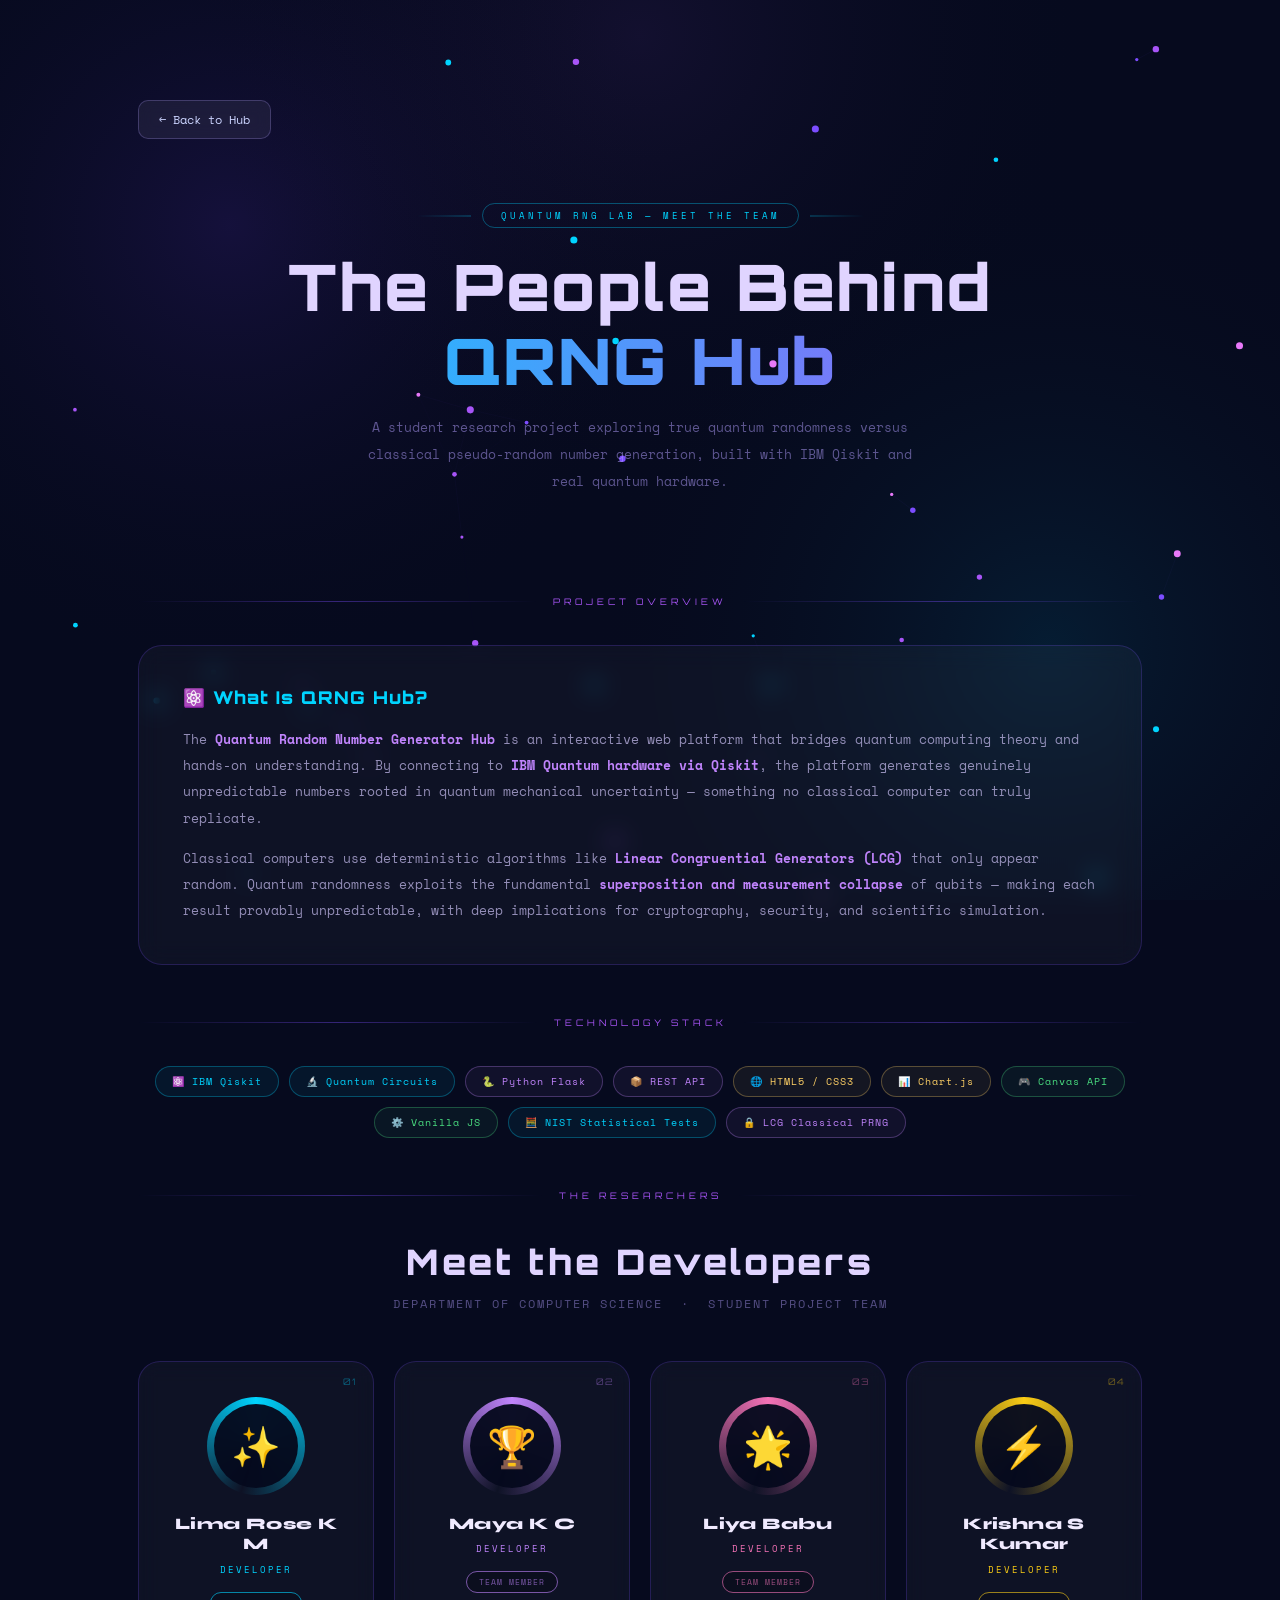
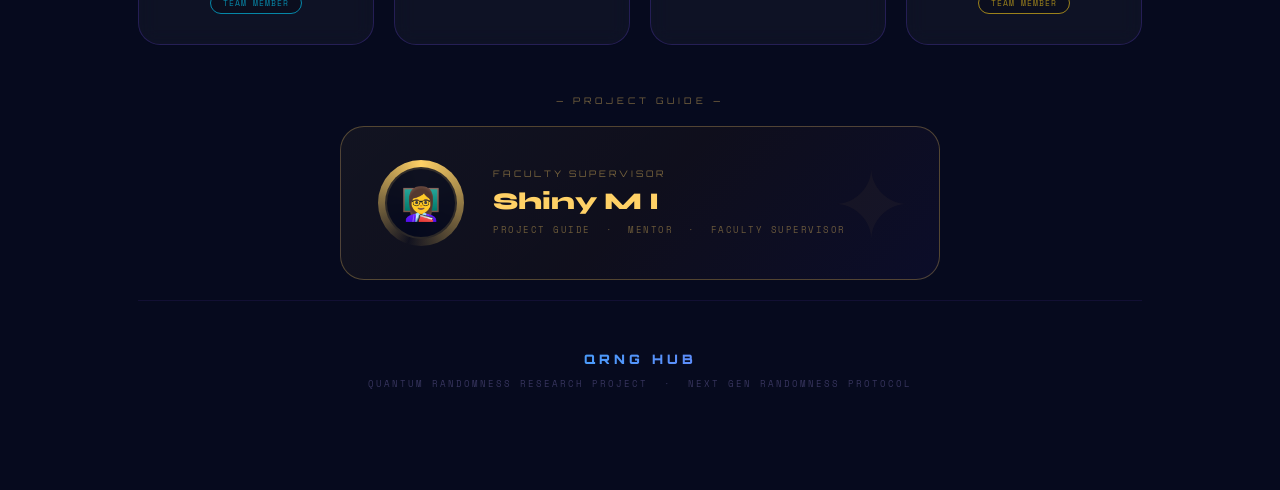
==== about.html @ 92b54c70 "aftergame" ====
AI Overview
HTML, CSS, and JavaScript files detail the structure and functionality for a Quantum RNG Hub interface with RNG Lab and Lottery Gen demos.

Gemini
Ask about your files
Summarize this folder
Analyze each file in this folder
What can Gemini do with folders in Google Drive
Gemini in Workspace can make mistakes. Learn more
<!DOCTYPE html>
<html lang="en">
<head>
    <meta charset="UTF-8">
    <meta name="viewport" content="width=device-width, initial-scale=1.0">
    <title>About — Quantum RNG Lab</title>
    <link rel="preconnect" href="https://fonts.googleapis.com">
    <link href="https://fonts.googleapis.com/css2?family=Orbitron:wght@400;700;900&family=Space+Mono:wght@400;700&family=Syne:wght@400;700;800&display=swap" rel="stylesheet">
    <style>
        *, *::before, *::after { margin: 0; padding: 0; box-sizing: border-box; }

        :root {
            --q: #00d4ff;
            --p: #a855f7;
            --gold: #ffd166;
            --card-bg: rgba(255,255,255,0.035);
            --border: rgba(124,77,255,0.22);
        }

        html { scroll-behavior: smooth; }

        body {
            background: #060a1e;
            color: #e0d4ff;
            font-family: 'Space Mono', monospace;
            min-height: 100vh;
            overflow-x: hidden;
        }

        #bg { position: fixed; inset: 0; z-index: 0; pointer-events: none; }

        .wrap {
            position: relative;
            z-index: 1;
            max-width: 1060px;
            margin: 0 auto;
            padding: 0 28px 100px;
        }

        /* ── BACK BTN ── */
        .back-btn {
            display: inline-flex;
            align-items: center;
            gap: 8px;
            margin: 28px 0 0;
            padding: 9px 20px;
            font-family: 'Space Mono', monospace;
            font-size: 0.78rem;
            color: #ccd4ff;
            background: rgba(255,255,255,0.06);
            border: 1px solid rgba(180,160,255,0.25);
            border-radius: 10px;
            text-decoration: none;
            backdrop-filter: blur(8px);
            transition: all 0.2s;
        }
        .back-btn:hover { background: rgba(255,255,255,0.12); color: #fff; }

        /* ── HERO ── */
        .hero {
            text-align: center;
            padding: 64px 0 48px;
        }
        .hero-eyebrow {
            display: inline-block;
            padding: 5px 18px;
            border: 1px solid rgba(0,212,255,0.35);
            border-radius: 30px;
            font-size: 9px;
            color: var(--q);
            letter-spacing: 3px;
            margin-bottom: 22px;
            position: relative;
        }
        .hero-eyebrow::before, .hero-eyebrow::after {
            content: '';
            position: absolute;
            top: 50%; width: 55px; height: 1px;
            transform: translateY(-50%);
        }
        .hero-eyebrow::before { right: calc(100% + 12px); background: linear-gradient(90deg, transparent, rgba(0,212,255,0.4)); }
        .hero-eyebrow::after  { left: calc(100% + 12px);  background: linear-gradient(270deg, transparent, rgba(0,212,255,0.4)); }

        .hero-title {
            font-family: 'Orbitron', sans-serif;
            font-size: clamp(2.2rem, 5.5vw, 4rem);
            font-weight: 900;
            line-height: 1.15;
            letter-spacing: 2px;
            margin-bottom: 18px;
        }
        .hero-title .line1 { color: #e0d4ff; display: block; }
        .hero-title .line2 {
            display: block;
            background: linear-gradient(90deg, var(--q), var(--p), var(--q));
            background-size: 200% auto;
            -webkit-background-clip: text;
            -webkit-text-fill-color: transparent;
            background-clip: text;
            animation: shimmer 4s linear infinite;
        }
        @keyframes shimmer { 0%{background-position:0%} 100%{background-position:200%} }

        .hero-sub {
            font-size: 0.8rem;
            color: rgba(180,160,255,0.5);
            max-width: 560px;
            margin: 0 auto;
            line-height: 2.1;
        }

        /* ── DIVIDER ── */
        .divider {
            display: flex;
            align-items: center;
            gap: 16px;
            margin: 52px 0 38px;
        }
        .divider-line { flex: 1; height: 1px; background: linear-gradient(90deg, transparent, rgba(124,77,255,0.4), transparent); }
        .divider-label {
            font-family: 'Orbitron', sans-serif;
            font-size: 9px;
            color: var(--p);
            letter-spacing: 4px;
            white-space: nowrap;
        }

        /* ── OVERVIEW CARD ── */
        .overview-card {
            background: var(--card-bg);
            border: 1px solid var(--border);
            border-radius: 24px;
            padding: 40px 44px;
            position: relative;
            overflow: hidden;
            backdrop-filter: blur(12px);
            margin-bottom: 24px;
        }
        .overview-card::before {
            content: '';
            position: absolute;
            top: -1px; left: 10%; right: 10%;
            height: 1px;
            background: linear-gradient(90deg, transparent, var(--q), var(--p), transparent);
        }
        .overview-card h2 {
            font-family: 'Orbitron', sans-serif;
            font-size: 1.1rem;
            font-weight: 900;
            color: var(--q);
            margin-bottom: 18px;
            letter-spacing: 1px;
        }
        .overview-card p {
            font-size: 0.82rem;
            line-height: 2;
            color: rgba(200,190,240,0.72);
            margin-bottom: 14px;
        }
        .overview-card p:last-child { margin-bottom: 0; }
        .overview-card strong { color: #c084fc; }

        /* ── TECH PILLS ── */
        .tech-row {
            display: flex;
            flex-wrap: wrap;
            gap: 10px;
            justify-content: center;
            margin-bottom: 24px;
        }
        .tech-pill {
            padding: 7px 16px;
            border-radius: 30px;
            font-size: 10px;
            letter-spacing: 1px;
            font-family: 'Space Mono', monospace;
            border: 1px solid;
            transition: transform 0.2s;
            cursor: default;
        }
        .tech-pill:hover { transform: scale(1.06); }
        .tech-pill.blue   { color: var(--q);   border-color: rgba(0,212,255,0.3);   background: rgba(0,212,255,0.06); }
        .tech-pill.purple { color: #c084fc;     border-color: rgba(192,132,252,0.3); background: rgba(192,132,252,0.06); }
        .tech-pill.gold   { color: var(--gold); border-color: rgba(255,209,102,0.3); background: rgba(255,209,102,0.06); }
        .tech-pill.green  { color: #4ade80;     border-color: rgba(74,222,128,0.3);  background: rgba(74,222,128,0.06); }

        /* ── TEAM HEADING ── */
        .team-heading {
            text-align: center;
            margin-bottom: 48px;
        }
        .team-heading h2 {
            font-family: 'Orbitron', sans-serif;
            font-size: clamp(1.4rem, 3vw, 2.2rem);
            font-weight: 900;
            color: #e0d4ff;
            letter-spacing: 3px;
            margin-bottom: 10px;
        }
        .team-heading p {
            font-size: 0.78rem;
            color: rgba(180,160,255,0.45);
            letter-spacing: 2px;
        }

        /* ── 4-MEMBER GRID ── */
        .team-grid {
            display: grid;
            grid-template-columns: repeat(4, 1fr);
            gap: 20px;
            margin-bottom: 50px;
        }
        @media (max-width: 800px) { .team-grid { grid-template-columns: repeat(2, 1fr); } }
        @media (max-width: 480px) { .team-grid { grid-template-columns: 1fr; } }

        .team-card {
            background: var(--card-bg);
            border: 1px solid var(--border);
            border-radius: 22px;
            padding: 38px 22px 30px;
            text-align: center;
            position: relative;
            overflow: hidden;
            backdrop-filter: blur(10px);
            transition: all 0.35s cubic-bezier(.34,1.56,.64,1);
        }
        .team-card::before {
            content: '';
            position: absolute;
            top: -1px; left: 15%; right: 15%;
            height: 1px;
            background: linear-gradient(90deg, transparent, var(--mc), transparent);
        }
        .team-card::after {
            content: '';
            position: absolute;
            inset: 0;
            border-radius: 22px;
            background: radial-gradient(circle at 50% 0%, var(--mg), transparent 65%);
            opacity: 0;
            transition: opacity 0.35s;
        }
        .team-card:hover::after { opacity: 1; }
        .team-card:hover {
            transform: translateY(-12px) scale(1.03);
            box-shadow: 0 24px 64px rgba(0,0,0,0.5), 0 0 0 1px var(--mc);
        }

        .team-card:nth-child(1) { --mc:#00d4ff; --mg:rgba(0,212,255,0.11); }
        .team-card:nth-child(2) { --mc:#c084fc; --mg:rgba(192,132,252,0.11); }
        .team-card:nth-child(3) { --mc:#f472b6; --mg:rgba(244,114,182,0.11); }
        .team-card:nth-child(4) { --mc:#facc15; --mg:rgba(250,204,21,0.11); }

        .member-number {
            position: absolute;
            top: 14px; right: 16px;
            font-family: 'Orbitron', sans-serif;
            font-size: 9px;
            color: var(--mc);
            opacity: 0.4;
            letter-spacing: 1px;
        }

        .avatar-ring {
            width: 92px; height: 92px;
            border-radius: 50%;
            margin: 0 auto 22px;
            position: relative;
            display: flex;
            align-items: center;
            justify-content: center;
        }
        .avatar-ring::before {
            content: '';
            position: absolute;
            inset: -3px;
            border-radius: 50%;
            background: conic-gradient(var(--mc), transparent 55%, var(--mc));
            animation: spinring 4s linear infinite;
        }
        .team-card:nth-child(2) .avatar-ring::before { animation-delay: -1s; }
        .team-card:nth-child(3) .avatar-ring::before { animation-delay: -2s; }
        .team-card:nth-child(4) .avatar-ring::before { animation-delay: -3s; }
        @keyframes spinring { to { transform: rotate(360deg); } }

        .avatar-inner {
            width: 84px; height: 84px;
            border-radius: 50%;
            background: rgba(6,10,30,0.96);
            display: flex;
            align-items: center;
            justify-content: center;
            font-size: 2.5rem;
            position: relative;
            z-index: 1;
        }

        .member-name {
            font-family: 'Syne', sans-serif;
            font-size: 1rem;
            font-weight: 800;
            color: #f0eaff;
            margin-bottom: 8px;
            letter-spacing: 0.4px;
            line-height: 1.3;
        }
        .member-role {
            font-size: 8.5px;
            color: var(--mc);
            letter-spacing: 2px;
            text-transform: uppercase;
            margin-bottom: 16px;
        }
        .member-tag {
            display: inline-block;
            padding: 4px 12px;
            border-radius: 20px;
            font-size: 8px;
            letter-spacing: 1px;
            border: 1px solid var(--mc);
            color: var(--mc);
            background: rgba(0,0,0,0.3);
            opacity: 0.6;
        }

        /* ── GUIDE CARD ── */
        .guide-section { margin-top: 10px; margin-bottom: 20px; }
        .guide-label {
            text-align: center;
            font-family: 'Orbitron', sans-serif;
            font-size: 9px;
            letter-spacing: 4px;
            color: rgba(255,209,102,0.45);
            margin-bottom: 20px;
        }
        .guide-card {
            background: linear-gradient(135deg, rgba(255,209,102,0.05), rgba(255,140,0,0.04), rgba(124,77,255,0.05));
            border: 1px solid rgba(255,209,102,0.28);
            border-radius: 24px;
            padding: 36px 40px;
            display: flex;
            align-items: center;
            gap: 32px;
            position: relative;
            overflow: hidden;
            backdrop-filter: blur(12px);
            max-width: 600px;
            margin: 0 auto;
            transition: all 0.3s;
        }
        .guide-card:hover {
            border-color: rgba(255,209,102,0.55);
            box-shadow: 0 0 50px rgba(255,209,102,0.1);
            transform: translateY(-4px);
        }
        .guide-card::before {
            content: '';
            position: absolute;
            top: -1px; left: 15%; right: 15%;
            height: 1px;
            background: linear-gradient(90deg, transparent, var(--gold), transparent);
        }
        .guide-card::after {
            content: '✦';
            position: absolute;
            right: 28px; top: 50%;
            transform: translateY(-50%);
            font-size: 6rem;
            color: rgba(255,209,102,0.04);
            pointer-events: none;
            line-height: 1;
        }
        .guide-avatar {
            width: 80px; height: 80px;
            border-radius: 50%;
            flex-shrink: 0;
            position: relative;
            display: flex;
            align-items: center;
            justify-content: center;
        }
        .guide-avatar::before {
            content: '';
            position: absolute;
            inset: -3px;
            border-radius: 50%;
            background: conic-gradient(var(--gold), transparent 55%, var(--gold));
            animation: spinring 5s linear infinite;
        }
        .guide-avatar-inner {
            width: 72px; height: 72px;
            border-radius: 50%;
            background: rgba(6,10,30,0.96);
            border: 2px solid rgba(255,209,102,0.15);
            display: flex;
            align-items: center;
            justify-content: center;
            font-size: 2rem;
            position: relative;
            z-index: 1;
        }
        .guide-info .guide-title {
            font-family: 'Orbitron', sans-serif;
            font-size: 9px;
            color: rgba(255,209,102,0.45);
            letter-spacing: 3px;
            margin-bottom: 8px;
        }
        .guide-info h3 {
            font-family: 'Syne', sans-serif;
            font-size: 1.5rem;
            font-weight: 800;
            color: var(--gold);
            margin-bottom: 6px;
        }
        .guide-info p {
            font-size: 9px;
            color: rgba(255,209,102,0.38);
            letter-spacing: 1.5px;
            line-height: 1.8;
        }

        /* ── FOOTER ── */
        .footer {
            text-align: center;
            padding: 50px 0 0;
            border-top: 1px solid rgba(124,77,255,0.1);
        }
        .footer-logo {
            font-family: 'Orbitron', sans-serif;
            font-size: 13px;
            font-weight: 900;
            background: linear-gradient(90deg, var(--q), var(--p));
            -webkit-background-clip: text;
            -webkit-text-fill-color: transparent;
            background-clip: text;
            letter-spacing: 4px;
            margin-bottom: 10px;
        }
        .footer-text { font-size: 9px; color: rgba(180,160,255,0.28); letter-spacing: 2px; }

        /* ── ANIMATIONS ── */
        .fade-in { opacity:0; transform:translateY(22px); animation:fadein 0.65s ease forwards; }
        @keyframes fadein { to { opacity:1; transform:translateY(0); } }
        .d1{animation-delay:.05s} .d2{animation-delay:.15s} .d3{animation-delay:.25s}
        .d4{animation-delay:.35s} .d5{animation-delay:.45s} .d6{animation-delay:.55s} .d7{animation-delay:.65s}
    </style>
</head>
<body>

<canvas id="bg"></canvas>

<div class="wrap">

    <a href="index.html" class="back-btn">← Back to Hub</a>

    <!-- HERO -->
    <section class="hero fade-in d1">
        <div class="hero-eyebrow">QUANTUM RNG LAB — MEET THE TEAM</div>
        <h1 class="hero-title">
            <span class="line1">The People Behind</span>
            <span class="line2">QRNG Hub</span>
        </h1>
        <p class="hero-sub">
            A student research project exploring true quantum randomness versus classical pseudo-random number generation, built with IBM Qiskit and real quantum hardware.
        </p>
    </section>

    <!-- PROJECT OVERVIEW -->
    <div class="divider fade-in d2">
        <div class="divider-line"></div>
        <div class="divider-label">PROJECT OVERVIEW</div>
        <div class="divider-line"></div>
    </div>

    <div class="overview-card fade-in d2">
        <h2>⚛️ What Is QRNG Hub?</h2>
        <p>
            The <strong>Quantum Random Number Generator Hub</strong> is an interactive web platform that bridges quantum computing theory and hands-on understanding. By connecting to <strong>IBM Quantum hardware via Qiskit</strong>, the platform generates genuinely unpredictable numbers rooted in quantum mechanical uncertainty — something no classical computer can truly replicate.
        </p>
        <p>
            Classical computers use deterministic algorithms like <strong>Linear Congruential Generators (LCG)</strong> that only appear random. Quantum randomness exploits the fundamental <strong>superposition and measurement collapse</strong> of qubits — making each result provably unpredictable, with deep implications for cryptography, security, and scientific simulation.
        </p>
    </div>

    <!-- TECH STACK -->
    <div class="divider fade-in d3">
        <div class="divider-line"></div>
        <div class="divider-label">TECHNOLOGY STACK</div>
        <div class="divider-line"></div>
    </div>

    <div class="tech-row fade-in d3">
        <span class="tech-pill blue">⚛️ IBM Qiskit</span>
        <span class="tech-pill blue">🔬 Quantum Circuits</span>
        <span class="tech-pill purple">🐍 Python Flask</span>
        <span class="tech-pill purple">📦 REST API</span>
        <span class="tech-pill gold">🌐 HTML5 / CSS3</span>
        <span class="tech-pill gold">📊 Chart.js</span>
        <span class="tech-pill green">🎮 Canvas API</span>
        <span class="tech-pill green">⚙️ Vanilla JS</span>
        <span class="tech-pill blue">🧮 NIST Statistical Tests</span>
        <span class="tech-pill purple">🔒 LCG Classical PRNG</span>
    </div>

    <!-- TEAM -->
    <div class="divider fade-in d4">
        <div class="divider-line"></div>
        <div class="divider-label">THE RESEARCHERS</div>
        <div class="divider-line"></div>
    </div>

    <div class="team-heading fade-in d4">
        <h2>Meet the Developers</h2>
        <p>DEPARTMENT OF COMPUTER SCIENCE &nbsp;·&nbsp; STUDENT PROJECT TEAM</p>
    </div>

    <div class="team-grid">
        <div class="team-card fade-in d4">
            <span class="member-number">01</span>
            <div class="avatar-ring"><div class="avatar-inner">✨</div></div>
            <div class="member-name">Lima Rose K M</div>
            <div class="member-role">Developer</div>
            <span class="member-tag">TEAM MEMBER</span>
        </div>
        <div class="team-card fade-in d5">
            <span class="member-number">02</span>
            <div class="avatar-ring"><div class="avatar-inner">🏆</div></div>
            <div class="member-name">Maya K C</div>
            <div class="member-role">Developer</div>
            <span class="member-tag">TEAM MEMBER</span>
        </div>
        <div class="team-card fade-in d6">
            <span class="member-number">03</span>
            <div class="avatar-ring"><div class="avatar-inner">🌟</div></div>
            <div class="member-name">Liya Babu</div>
            <div class="member-role">Developer</div>
            <span class="member-tag">TEAM MEMBER</span>
        </div>
        <div class="team-card fade-in d7">
            <span class="member-number">04</span>
            <div class="avatar-ring"><div class="avatar-inner">⚡</div></div>
            <div class="member-name">Krishna S Kumar</div>
            <div class="member-role">Developer</div>
            <span class="member-tag">TEAM MEMBER</span>
        </div>
    </div>

    <!-- GUIDE -->
    <div class="guide-section fade-in d7">
        <div class="guide-label">— PROJECT GUIDE —</div>
        <div class="guide-card">
            <div class="guide-avatar">
                <div class="guide-avatar-inner">👩‍🏫</div>
            </div>
            <div class="guide-info">
                <div class="guide-title">FACULTY SUPERVISOR</div>
                <h3>Shiny M I</h3>
                <p>PROJECT GUIDE &nbsp;·&nbsp; MENTOR &nbsp;·&nbsp; FACULTY SUPERVISOR</p>
            </div>
        </div>
    </div>

    <!-- FOOTER -->
    <div class="footer">
        <div class="footer-logo">QRNG HUB</div>
        <div class="footer-text">QUANTUM RANDOMNESS RESEARCH PROJECT &nbsp;·&nbsp; NEXT GEN RANDOMNESS PROTOCOL</div>
    </div>

</div>

<script>
(function(){
    const cv = document.getElementById('bg'), cx = cv.getContext('2d');
    function rsz(){ cv.width = innerWidth; cv.height = innerHeight; }
    rsz(); window.addEventListener('resize', rsz);

    const pts = Array.from({length:40}, () => ({
        x: Math.random(), y: Math.random(),
        vx: (Math.random()-.5)*.00026, vy: (Math.random()-.5)*.00026,
        r: 1.5 + Math.random()*2.2,
        ph: Math.random()*6.28, phSpd: 0.015+Math.random()*.02,
        col: ['#00d4ff','#a855f7','#7c4dff','#e879f9'][Math.floor(Math.random()*4)]
    }));

    function frame(){
        const W = cv.width, H = cv.height;
        cx.clearRect(0,0,W,H);
        cx.fillStyle = '#060a1e'; cx.fillRect(0,0,W,H);
        [{x:.18,y:.25,c:'rgba(120,60,255,0.13)'},{x:.82,y:.72,c:'rgba(0,212,255,0.09)'},{x:.5,y:.04,c:'rgba(168,85,247,0.08)'}].forEach(g => {
            const grd = cx.createRadialGradient(g.x*W,g.y*H,0,g.x*W,g.y*H,W*.38);
            grd.addColorStop(0, g.c); grd.addColorStop(1,'transparent');
            cx.fillStyle = grd; cx.fillRect(0,0,W,H);
        });
        pts.forEach(p => {
            p.x += p.vx; p.y += p.vy;
            if(p.x<0)p.x=1; if(p.x>1)p.x=0;
            if(p.y<0)p.y=1; if(p.y>1)p.y=0;
            p.ph += p.phSpd;
            const alpha = 0.35 + 0.4*Math.sin(p.ph);
            cx.beginPath(); cx.arc(p.x*W,p.y*H,p.r,0,Math.PI*2);
            cx.fillStyle = p.col.replace(')',`,${alpha})`).replace('rgb','rgba'); cx.fill();
        });
        for(let i=0;i<pts.length;i++) for(let j=i+1;j<pts.length;j++){
            const dx=(pts[i].x-pts[j].x)*W, dy=(pts[i].y-pts[j].y)*H, d=Math.hypot(dx,dy);
            if(d<125){ cx.beginPath(); cx.moveTo(pts[i].x*W,pts[i].y*H); cx.lineTo(pts[j].x*W,pts[j].y*H);
                cx.strokeStyle=`rgba(124,77,255,${0.11*(1-d/125)})`; cx.lineWidth=0.5; cx.stroke(); }
        }
        requestAnimationFrame(frame);
    }
    frame();
})();
</script>

</body>
</html>
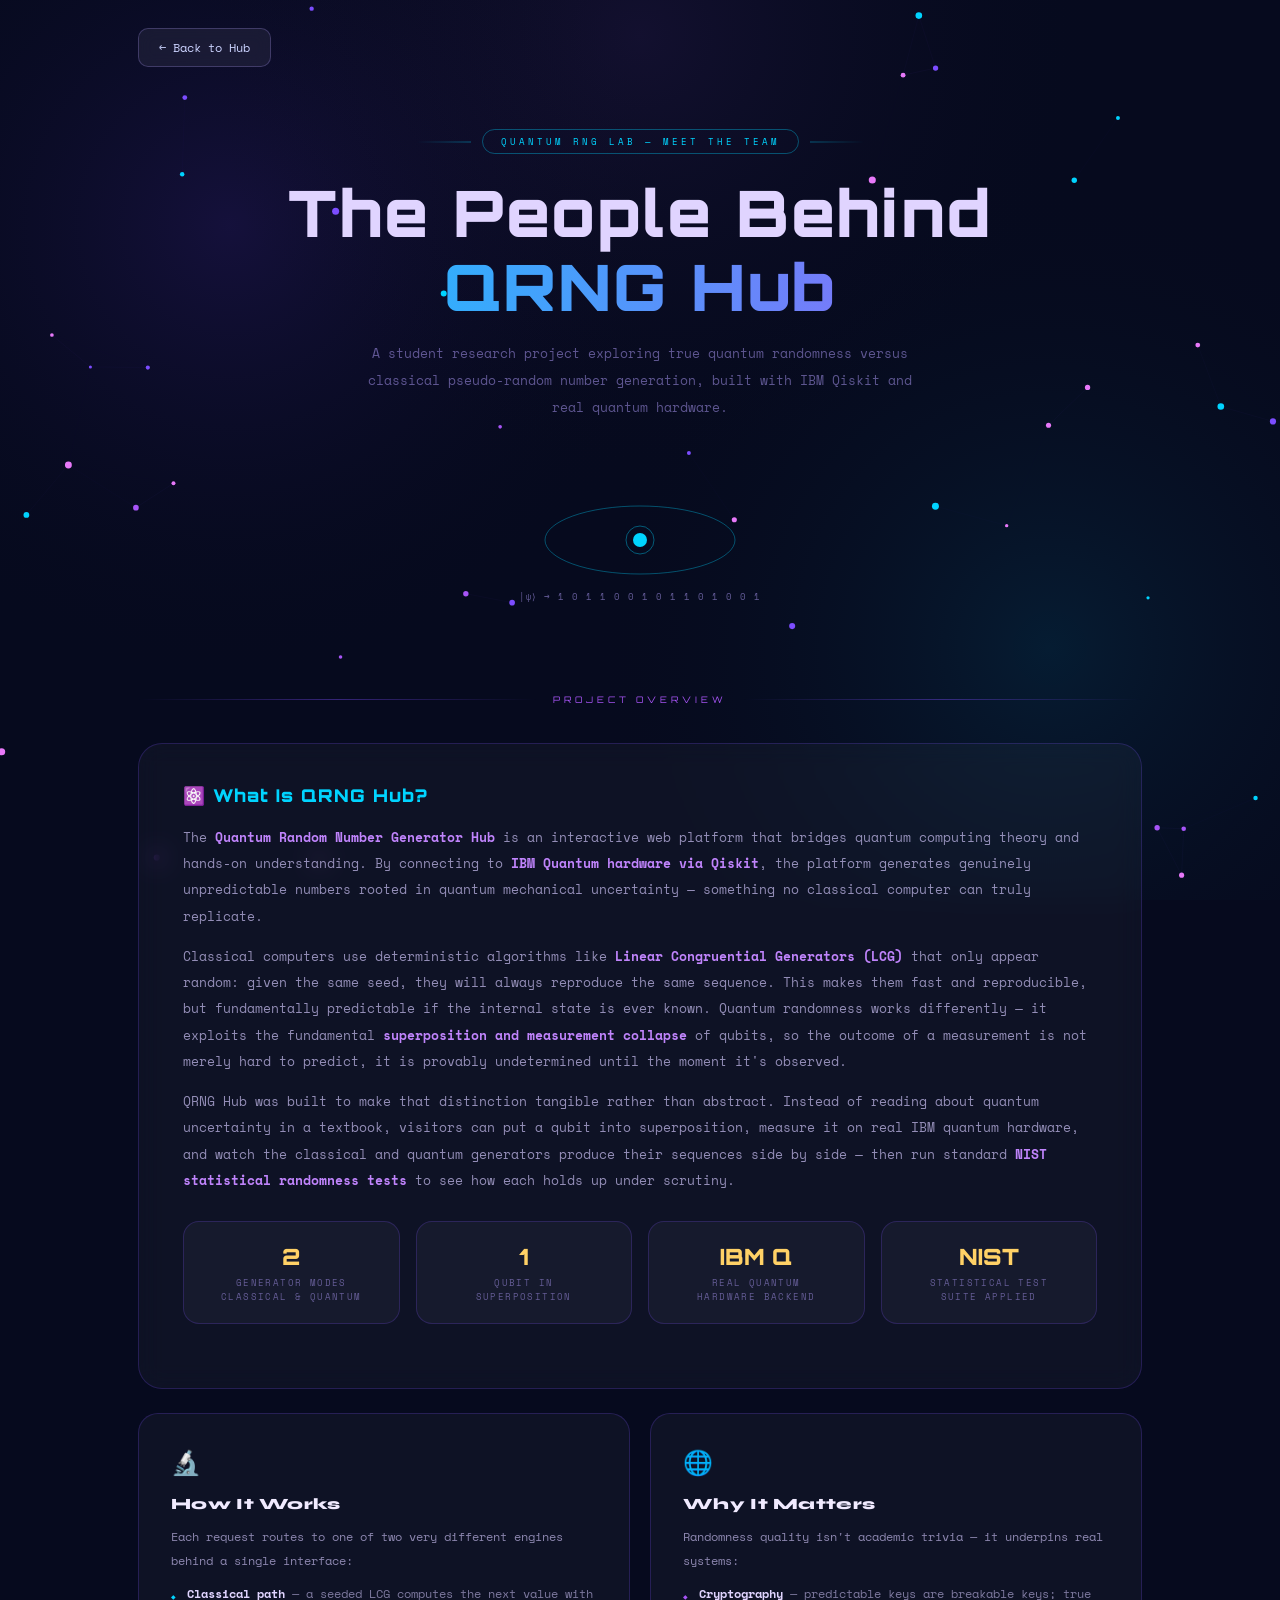
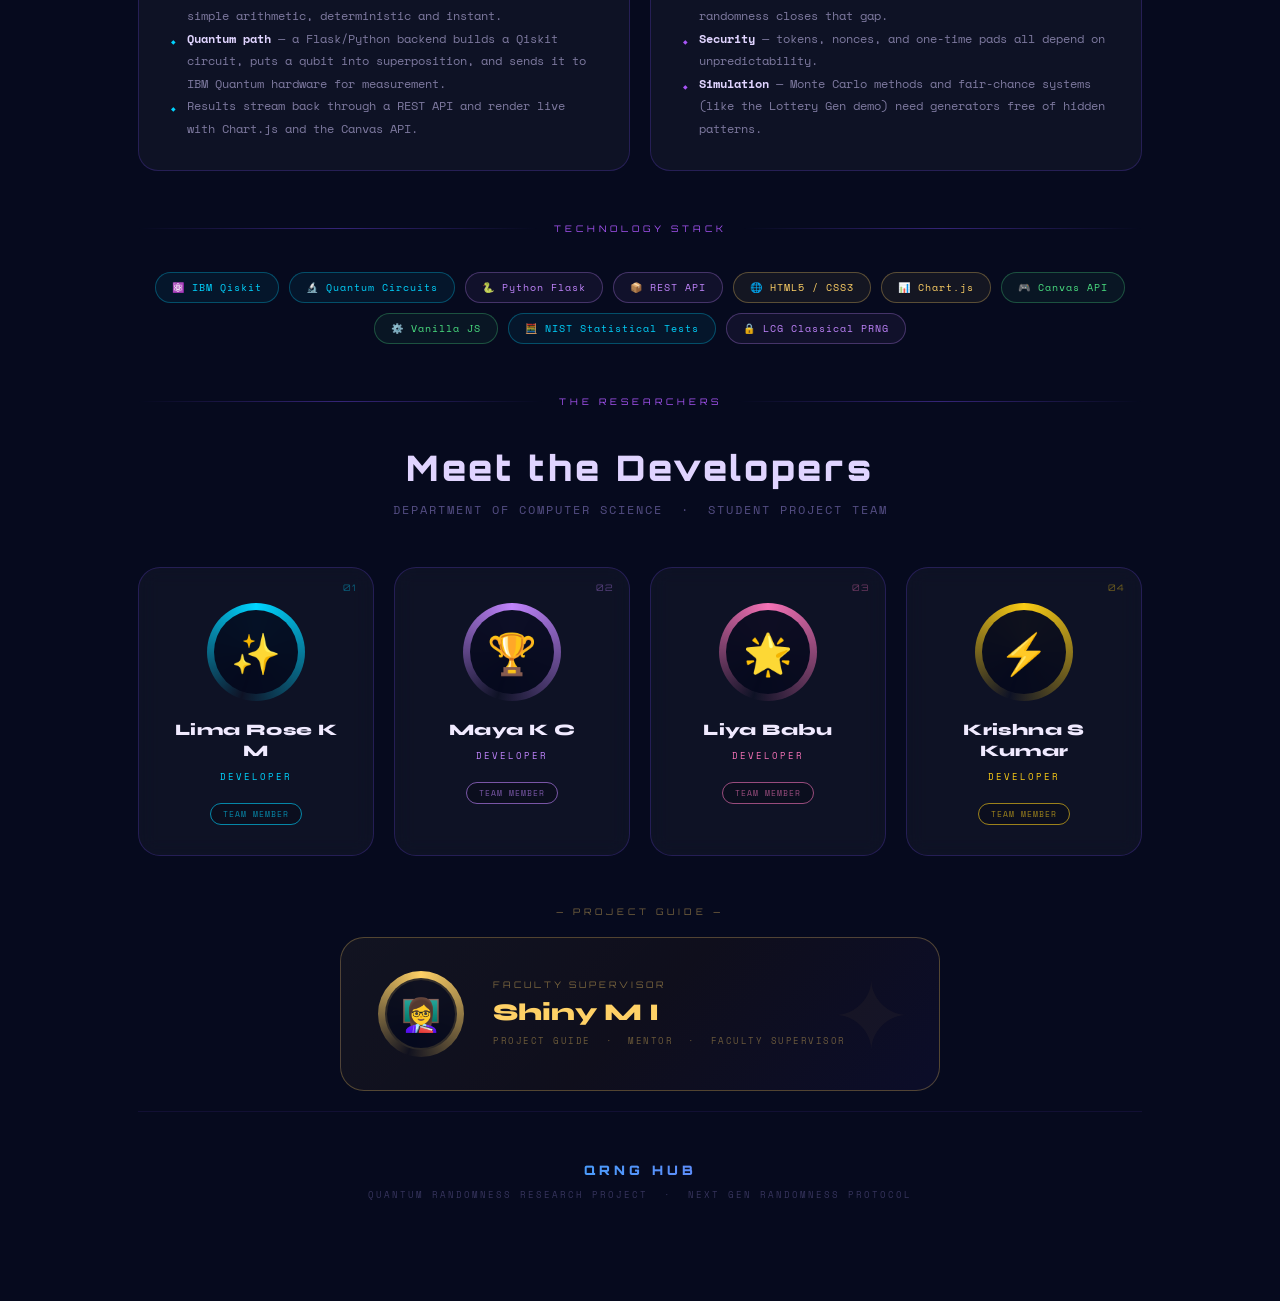
==== commit e8b883a3: "about html" ====
--- a/about.html
+++ b/about.html
@@ -1,13 +1,3 @@
-
-AI Overview
-HTML, CSS, and JavaScript files detail the structure and functionality for a Quantum RNG Hub interface with RNG Lab and Lottery Gen demos.
-
-Gemini
-Ask about your files
-Summarize this folder
-Analyze each file in this folder
-What can Gemini do with folders in Google Drive
-Gemini in Workspace can make mistakes. Learn more
 <!DOCTYPE html>
 <html lang="en">
 <head>
@@ -69,7 +59,7 @@
         /* ── HERO ── */
         .hero {
             text-align: center;
-            padding: 64px 0 48px;
+            padding: 60px 0 20px;
         }
         .hero-eyebrow {
             display: inline-block;
@@ -119,6 +109,27 @@
             line-height: 2.1;
         }
 
+        /* ── SIGNATURE: LIVE QUBIT VISUAL ── */
+        .qubit-signature {
+            display: flex;
+            justify-content: center;
+            margin: 38px 0 12px;
+        }
+        .qubit-signature svg { display: block; }
+        .qubit-orbit { transform-origin: 140px 140px; }
+        .qubit-orbit.o1 { animation: orbitspin 6s linear infinite; }
+        .qubit-orbit.o2 { animation: orbitspin 9s linear infinite reverse; }
+        .qubit-orbit.o3 { animation: orbitspin 13s linear infinite; }
+        @keyframes orbitspin { to { transform: rotate(360deg); } }
+        .qubit-core { animation: corepulse 2.4s ease-in-out infinite; transform-origin: 140px 140px; }
+        @keyframes corepulse { 0%,100% { opacity: 0.75; } 50% { opacity: 1; } }
+        .bit-readout {
+            font-family: 'Space Mono', monospace;
+            font-size: 8.5px;
+            fill: rgba(180,160,255,0.55);
+            letter-spacing: 1px;
+        }
+
         /* ── DIVIDER ── */
         .divider {
             display: flex;
@@ -169,6 +180,85 @@
         }
         .overview-card p:last-child { margin-bottom: 0; }
         .overview-card strong { color: #c084fc; }
+
+        /* ── STAT STRIP ── */
+        .stat-strip {
+            display: grid;
+            grid-template-columns: repeat(4, 1fr);
+            gap: 16px;
+            margin: 28px 0 24px;
+        }
+        @media (max-width: 700px) { .stat-strip { grid-template-columns: repeat(2, 1fr); } }
+        .stat-box {
+            background: var(--card-bg);
+            border: 1px solid var(--border);
+            border-radius: 16px;
+            padding: 20px 14px;
+            text-align: center;
+        }
+        .stat-num {
+            font-family: 'Orbitron', sans-serif;
+            font-size: 1.4rem;
+            font-weight: 900;
+            color: var(--gold);
+            margin-bottom: 6px;
+        }
+        .stat-label {
+            font-size: 8.5px;
+            letter-spacing: 1.4px;
+            color: rgba(180,160,255,0.5);
+            text-transform: uppercase;
+            line-height: 1.6;
+        }
+
+        /* ── PILLAR GRID (how it works / why it matters) ── */
+        .pillar-grid {
+            display: grid;
+            grid-template-columns: repeat(2, 1fr);
+            gap: 20px;
+            margin-bottom: 24px;
+        }
+        @media (max-width: 700px) { .pillar-grid { grid-template-columns: 1fr; } }
+        .pillar-card {
+            background: var(--card-bg);
+            border: 1px solid var(--border);
+            border-radius: 20px;
+            padding: 30px 32px;
+            position: relative;
+        }
+        .pillar-icon { font-size: 1.5rem; margin-bottom: 14px; display: block; }
+        .pillar-card h3 {
+            font-family: 'Syne', sans-serif;
+            font-size: 0.98rem;
+            font-weight: 800;
+            color: #f0eaff;
+            margin-bottom: 12px;
+            letter-spacing: 0.3px;
+        }
+        .pillar-card p {
+            font-size: 0.78rem;
+            line-height: 1.9;
+            color: rgba(200,190,240,0.68);
+        }
+        .pillar-card ul {
+            margin-top: 10px;
+            list-style: none;
+        }
+        .pillar-card li {
+            font-size: 0.74rem;
+            color: rgba(200,190,240,0.6);
+            line-height: 1.9;
+            padding-left: 16px;
+            position: relative;
+        }
+        .pillar-card li::before {
+            content: '◆';
+            position: absolute;
+            left: 0;
+            font-size: 6px;
+            top: 8px;
+            color: var(--mc, var(--q));
+        }
 
         /* ── TECH PILLS ── */
         .tech-row {
@@ -454,6 +544,12 @@
         @keyframes fadein { to { opacity:1; transform:translateY(0); } }
         .d1{animation-delay:.05s} .d2{animation-delay:.15s} .d3{animation-delay:.25s}
         .d4{animation-delay:.35s} .d5{animation-delay:.45s} .d6{animation-delay:.55s} .d7{animation-delay:.65s}
+
+        @media (prefers-reduced-motion: reduce) {
+            .fade-in, .qubit-orbit, .qubit-core, .avatar-ring::before, .guide-avatar::before, .hero-title .line2 {
+                animation: none !important;
+            }
+        }
     </style>
 </head>
 <body>
@@ -474,6 +570,20 @@
         <p class="hero-sub">
             A student research project exploring true quantum randomness versus classical pseudo-random number generation, built with IBM Qiskit and real quantum hardware.
         </p>
+
+        <!-- SIGNATURE VISUAL: orbiting qubit with live-looking bit readout -->
+        <div class="qubit-signature">
+            <svg width="280" height="150" viewBox="0 0 280 150" xmlns="http://www.w3.org/2000/svg" aria-hidden="true">
+                <g transform="translate(0,10)">
+                    <ellipse class="qubit-orbit o1" cx="140" cy="70" rx="95" ry="34" fill="none" stroke="#00d4ff" stroke-opacity="0.35" stroke-width="1"/>
+                    <ellipse class="qubit-orbit o2" cx="140" cy="70" rx="95" ry="34" fill="none" stroke="#a855f7" stroke-opacity="0.3" stroke-width="1" transform="rotate(60 140 70)"/>
+                    <ellipse class="qubit-orbit o3" cx="140" cy="70" rx="95" ry="34" fill="none" stroke="#e879f9" stroke-opacity="0.25" stroke-width="1" transform="rotate(120 140 70)"/>
+                    <circle class="qubit-core" cx="140" cy="70" r="7" fill="#00d4ff"/>
+                    <circle cx="140" cy="70" r="14" fill="none" stroke="#00d4ff" stroke-opacity="0.4" stroke-width="1"/>
+                </g>
+                <text x="140" y="140" text-anchor="middle" class="bit-readout">|ψ⟩ → 1 0 1 1 0 0 1 0 1 1 0 1 0 0 1</text>
+            </svg>
+        </div>
     </section>
 
     <!-- PROJECT OVERVIEW -->
@@ -489,8 +599,53 @@
             The <strong>Quantum Random Number Generator Hub</strong> is an interactive web platform that bridges quantum computing theory and hands-on understanding. By connecting to <strong>IBM Quantum hardware via Qiskit</strong>, the platform generates genuinely unpredictable numbers rooted in quantum mechanical uncertainty — something no classical computer can truly replicate.
         </p>
         <p>
-            Classical computers use deterministic algorithms like <strong>Linear Congruential Generators (LCG)</strong> that only appear random. Quantum randomness exploits the fundamental <strong>superposition and measurement collapse</strong> of qubits — making each result provably unpredictable, with deep implications for cryptography, security, and scientific simulation.
+            Classical computers use deterministic algorithms like <strong>Linear Congruential Generators (LCG)</strong> that only appear random: given the same seed, they will always reproduce the same sequence. This makes them fast and reproducible, but fundamentally predictable if the internal state is ever known. Quantum randomness works differently — it exploits the fundamental <strong>superposition and measurement collapse</strong> of qubits, so the outcome of a measurement is not merely hard to predict, it is provably undetermined until the moment it's observed.
         </p>
+        <p>
+            QRNG Hub was built to make that distinction tangible rather than abstract. Instead of reading about quantum uncertainty in a textbook, visitors can put a qubit into superposition, measure it on real IBM quantum hardware, and watch the classical and quantum generators produce their sequences side by side — then run standard <strong>NIST statistical randomness tests</strong> to see how each holds up under scrutiny.
+        </p>
+        <div class="stat-strip">
+            <div class="stat-box">
+                <div class="stat-num">2</div>
+                <div class="stat-label">Generator Modes<br>Classical &amp; Quantum</div>
+            </div>
+            <div class="stat-box">
+                <div class="stat-num">1</div>
+                <div class="stat-label">Qubit In<br>Superposition</div>
+            </div>
+            <div class="stat-box">
+                <div class="stat-num">IBM Q</div>
+                <div class="stat-label">Real Quantum<br>Hardware Backend</div>
+            </div>
+            <div class="stat-box">
+                <div class="stat-num">NIST</div>
+                <div class="stat-label">Statistical Test<br>Suite Applied</div>
+            </div>
+        </div>
+    </div>
+
+    <!-- HOW IT WORKS / WHY IT MATTERS -->
+    <div class="pillar-grid fade-in d3">
+        <div class="pillar-card" style="--mc:#00d4ff;">
+            <span class="pillar-icon">🔬</span>
+            <h3>How It Works</h3>
+            <p>Each request routes to one of two very different engines behind a single interface:</p>
+            <ul>
+                <li><strong style="color:#e0d4ff;">Classical path</strong> — a seeded LCG computes the next value with simple arithmetic, deterministic and instant.</li>
+                <li><strong style="color:#e0d4ff;">Quantum path</strong> — a Flask/Python backend builds a Qiskit circuit, puts a qubit into superposition, and sends it to IBM Quantum hardware for measurement.</li>
+                <li>Results stream back through a REST API and render live with Chart.js and the Canvas API.</li>
+            </ul>
+        </div>
+        <div class="pillar-card" style="--mc:#a855f7;">
+            <span class="pillar-icon">🌐</span>
+            <h3>Why It Matters</h3>
+            <p>Randomness quality isn't academic trivia — it underpins real systems:</p>
+            <ul>
+                <li><strong style="color:#e0d4ff;">Cryptography</strong> — predictable keys are breakable keys; true randomness closes that gap.</li>
+                <li><strong style="color:#e0d4ff;">Security</strong> — tokens, nonces, and one-time pads all depend on unpredictability.</li>
+                <li><strong style="color:#e0d4ff;">Simulation</strong> — Monte Carlo methods and fair-chance systems (like the Lottery Gen demo) need generators free of hidden patterns.</li>
+            </ul>
+        </div>
     </div>
 
     <!-- TECH STACK -->
